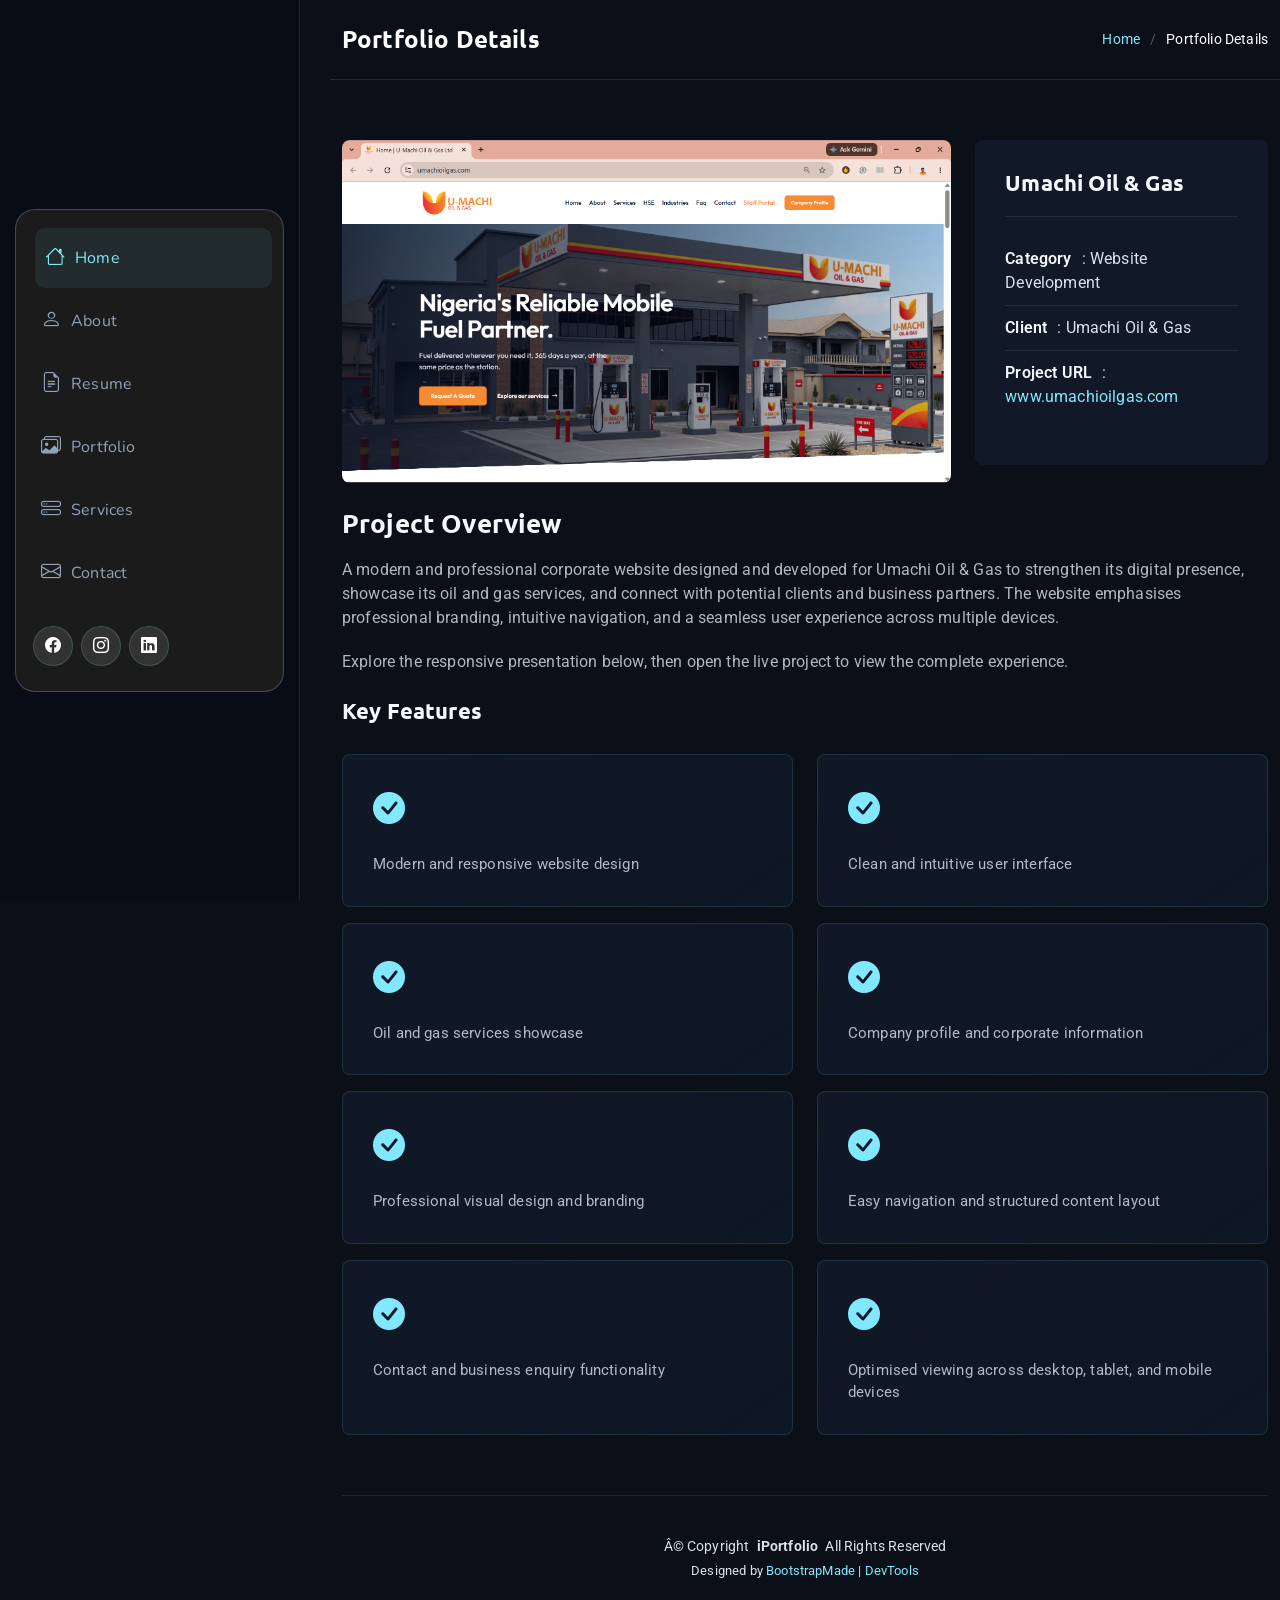
==== portfolio-details.html @ 8c98b82a "commit" ====
<!DOCTYPE html>
<html lang="en">

<head>
  <meta charset="utf-8">
  <meta content="width=device-width, initial-scale=1.0" name="viewport">
  <title>Portfolio Details - SnapFolio Bootstrap Template</title>
  <meta name="description" content="">
  <meta name="keywords" content="">

  <!-- Favicons -->
  <link href="assets/img/favicon.png" rel="icon">
  <link href="assets/img/apple-touch-icon.png" rel="apple-touch-icon">

  <!-- Fonts -->
  <link href="https://fonts.googleapis.com" rel="preconnect">
  <link href="https://fonts.gstatic.com" rel="preconnect" crossorigin>
  <link href="https://fonts.googleapis.com/css2?family=Roboto:ital,wght@0,100;0,300;0,400;0,500;0,700;0,900;1,100;1,300;1,400;1,500;1,700;1,900&family=Ubuntu:ital,wght@0,300;0,400;0,500;0,700;1,300;1,400;1,500;1,700&family=Nunito:ital,wght@0,200;0,300;0,400;0,500;0,600;0,700;0,800;0,900;1,200;1,300;1,400;1,500;1,600;1,700;1,800;1,900&display=swap" rel="stylesheet">

  <!-- Vendor CSS Files -->
  <link href="assets/vendor/bootstrap/css/bootstrap.min.css" rel="stylesheet">
  <link href="assets/vendor/bootstrap-icons/bootstrap-icons.css" rel="stylesheet">
  <link href="assets/vendor/aos/aos.css" rel="stylesheet">
  <link href="assets/vendor/glightbox/css/glightbox.min.css" rel="stylesheet">
  <link href="assets/vendor/swiper/swiper-bundle.min.css" rel="stylesheet">

  <!-- Main CSS File -->
  <link href="assets/css/main.css" rel="stylesheet">

  <!-- =======================================================
  * Template Name: SnapFolio
  * Template URL: https://bootstrapmade.com/snapfolio-bootstrap-portfolio-template/
  * Updated: Jul 21 2025 with Bootstrap v5.3.7
  * Author: BootstrapMade.com
  * License: https://bootstrapmade.com/license/
  ======================================================== -->
</head>

<body class="portfolio-details-page">

  <header id="header" class="header dark-background d-flex flex-column justify-content-center">
    <i class="header-toggle d-xl-none bi bi-list"></i>

    <div class="header-container d-flex flex-column align-items-start">
      <nav id="navmenu" class="navmenu">
        <ul>
          <li><a href="index.html#hero" class="active"><i class="bi bi-house navicon"></i>Home</a></li>
          <li><a href="index.html#about"><i class="bi bi-person navicon"></i> About</a></li>
          <li><a href="index.html#resume"><i class="bi bi-file-earmark-text navicon"></i> Resume</a></li>
          <li><a href="index.html#portfolio"><i class="bi bi-images navicon"></i> Portfolio</a></li>
          <li><a href="index.html#services"><i class="bi bi-hdd-stack navicon"></i> Services</a></li>
        
          <li><a href="index.html#contact"><i class="bi bi-envelope navicon"></i> Contact</a></li>
        </ul>
      </nav>

      <div class="social-links text-center">
        <a href="https://www.facebook.com/hisrealite" class="facebook" target="_blank" rel="noopener noreferrer" aria-label="Facebook"><i class="bi bi-facebook"></i></a>
        <a href="https://www.instagram.com/hisrealitee/" class="instagram" target="_blank" rel="noopener noreferrer" aria-label="Instagram"><i class="bi bi-instagram"></i></a>
        <a href="https://www.linkedin.com/in/ajiboye-isreal-oluwaseun-0b1a16161/" class="linkedin" target="_blank" rel="noopener noreferrer" aria-label="LinkedIn"><i class="bi bi-linkedin"></i></a>
      </div>

    </div>

  </header>

  <main class="main">

    <!-- Page Title -->
    <div class="page-title dark-background">
      <div class="container d-lg-flex justify-content-between align-items-center">
        <h1 class="mb-2 mb-lg-0">Portfolio Details</h1>
        <nav class="breadcrumbs">
          <ol>
            <li><a href="index.html">Home</a></li>
            <li class="current">Portfolio Details</li>
          </ol>
        </nav>
      </div>
    </div><!-- End Page Title -->

    <!-- Portfolio Details Section -->
    <section id="portfolio-details" class="portfolio-details section">

      <div class="container" data-aos="fade-up" data-aos-delay="100">

        <div class="row gy-4">

          <div class="col-lg-8">
            <div class="portfolio-details-slider swiper init-swiper">

              <script type="application/json" class="swiper-config">
                {
                  "loop": true,
                  "speed": 600,
                  "autoplay": {
                    "delay": 5000
                  },
                  "slidesPerView": "auto",
                  "pagination": {
                    "el": ".swiper-pagination",
                    "type": "bullets",
                    "clickable": true
                  }
                }
              </script>

              <div class="swiper-wrapper align-items-center">

                <div class="swiper-slide">
                  <img id="details-desktop-preview" src="assets/img/portfolio/web/umachi.png" alt="Project screenshot" class="img-fluid" loading="lazy">
                </div>

              </div>
              <div class="swiper-pagination"></div>
            </div>
          </div>

          <div class="col-lg-4">
            <div class="portfolio-info" data-aos="fade-left" data-aos-delay="200">
              <h3 id="details-project-title">Project Information</h3>
              <ul>
                <li><strong>Category</strong>: <span id="details-project-category">Website Development</span></li>
                <li><strong>Client</strong>: <span id="details-project-client">Umachi Oil and Gas</span></li>
                <li><strong>Project URL</strong>: <a id="details-project-url" href="https://www.umachioilgas.com/" target="_blank" rel="noopener noreferrer">www.umachioilgas.com</a></li>
              </ul>
            </div>
          </div>

          <div class="col-lg-12">
            <div class="portfolio-description" data-aos="fade-up" data-aos-delay="300">
              <h2 id="details-overview-title">Project Overview</h2>
              <p>
                <span id="details-overview-copy">A responsive digital experience designed to communicate the project clearly across desktop and mobile screens.</span>
              </p>
              <p>
                Explore the responsive presentation below, then open the live project to view the complete experience.
              </p>

              <div class="features mt-4">
                <h3>Key Features</h3>
                <div id="details-project-features" class="row gy-3"></div>
              </div>
            </div>
          </div>

        </div>

      </div>

    </section><!-- /Portfolio Details Section -->

  </main>

  <footer id="footer" class="footer position-relative">

    <div class="container">
      <div class="copyright text-center ">
        <p>Â© <span>Copyright</span> <strong class="px-1 sitename">iPortfolio</strong> <span>All Rights Reserved</span></p>
      </div>
      <div class="credits">
        <!-- All the links in the footer should remain intact. -->
        <!-- You can delete the links only if you've purchased the pro version. -->
        <!-- Licensing information: https://bootstrapmade.com/license/ -->
        <!-- Purchase the pro version with working PHP/AJAX contact form: [buy-url] -->
        Designed by <a href="https://bootstrapmade.com/">BootstrapMade</a> | <a href="https://bootstrapmade.com/tools/">DevTools</a>
      </div>
    </div>

  </footer>

  <!-- Scroll Top -->
  <a href="#" id="scroll-top" class="scroll-top d-flex align-items-center justify-content-center"><i class="bi bi-arrow-up-short"></i></a>

  <!-- Preloader -->
  <div id="preloader"></div>

  <!-- Vendor JS Files -->
  <script src="assets/vendor/bootstrap/js/bootstrap.bundle.min.js"></script>
  <script src="assets/vendor/php-email-form/validate.js"></script>
  <script src="assets/vendor/aos/aos.js"></script>
  <script src="assets/vendor/typed.js/typed.umd.js"></script>
  <script src="assets/vendor/purecounter/purecounter_vanilla.js"></script>
  <script src="assets/vendor/waypoints/noframework.waypoints.js"></script>
  <script src="assets/vendor/isotope-layout/isotope.pkgd.min.js"></script>
  <script src="assets/vendor/imagesloaded/imagesloaded.pkgd.min.js"></script>
  <script src="assets/vendor/glightbox/js/glightbox.min.js"></script>
  <script src="assets/vendor/swiper/swiper-bundle.min.js"></script>
  <script src="assets/js/portfolio-details.js"></script>

  <!-- Main JS File -->
  <script src="assets/js/main.js"></script>

</body>

</html>
---- assets/css/main.css ----
/**
* Template Name: SnapFolio
* Template URL: https://bootstrapmade.com/snapfolio-bootstrap-portfolio-template/
* Updated: Jul 21 2025 with Bootstrap v5.3.7
* Author: BootstrapMade.com
* License: https://bootstrapmade.com/license/
*/

/*--------------------------------------------------------------
# Font & Color Variables
# Help: https://bootstrapmade.com/color-system/
--------------------------------------------------------------*/
/* Fonts */
:root {
  --default-font: "Roboto",  system-ui, -apple-system, "Segoe UI", Roboto, "Helvetica Neue", Arial, "Noto Sans", "Liberation Sans", sans-serif, "Apple Color Emoji", "Segoe UI Emoji", "Segoe UI Symbol", "Noto Color Emoji";
  --heading-font: "Ubuntu",  sans-serif;
  --nav-font: "Nunito",  sans-serif;
}

/* Global Colors - The following color variables are used throughout the website. Updating them here will change the color scheme of the entire website */
:root { 
  --background-color: #1f1f1f; /* Background color for the entire website, including individual sections */
  --default-color: #ffffff; /* Default color used for the majority of the text content across the entire website */
  --heading-color: #ffffff; /* Color for headings, subheadings and title throughout the website */
  --accent-color: #ececec; /* Accent color that represents your brand on the website. It's used for buttons, links, and other elements that need to stand out */
  --surface-color: #232323; /* The surface color is used as a background of boxed elements within sections, such as cards, icon boxes, or other elements that require a visual separation from the global background. */
  --contrast-color: #310606; /* Contrast color for text, ensuring readability against backgrounds of accent, heading, or default colors. */
}

/* Nav Menu Colors - The following color variables are used specifically for the navigation menu. They are separate from the global colors to allow for more customization options */
:root {
  --nav-color: rgba(236, 236, 236, 0.59);  /* The default color of the main navmenu links */
  --nav-hover-color: #ffffff; /* Applied to main navmenu links when they are hovered over or active */
  --nav-mobile-background-color: #393939; /* Used as the background color for mobile navigation menu */
  --nav-dropdown-background-color: #393939; /* Used as the background color for dropdown items that appear when hovering over primary navigation items */
  --nav-dropdown-color: #ffffff; /* Used for navigation links of the dropdown items in the navigation menu. */
  --nav-dropdown-hover-color: #ececec; /* Similar to --nav-hover-color, this color is applied to dropdown navigation links when they are hovered over. */
}

/* Color Presets - These classes override global colors when applied to any section or element, providing reuse of the sam color scheme. */

.light-background {
  --background-color: #2c2c2c;
  --surface-color: #323232;
}

.dark-background {
  --background-color: #040b14;
  --default-color: #ffffff;
  --heading-color: #ffffff;
  --surface-color: #151f2b;
  --contrast-color: #ffffff;
}

/* Smooth scroll */
:root {
  scroll-behavior: smooth;
}

/*--------------------------------------------------------------
# General Styling & Shared Classes
--------------------------------------------------------------*/
body {
  color: var(--default-color);
  background-color: var(--background-color);
  font-family: var(--default-font);
}

a {
  color: var(--accent-color);
  text-decoration: none;
  transition: 0.3s;
}

a:hover {
  color: color-mix(in srgb, var(--accent-color), transparent 25%);
  text-decoration: none;
}

h1,
h2,
h3,
h4,
h5,
h6 {
  color: var(--heading-color);
  font-family: var(--heading-font);
}

/* PHP Email Form Messages
------------------------------*/
.php-email-form .error-message {
  display: none;
  background: #df1529;
  color: #ffffff;
  text-align: left;
  padding: 15px;
  margin-bottom: 24px;
  font-weight: 600;
}

.php-email-form .sent-message {
  display: none;
  color: #ffffff;
  background: #059652;
  text-align: center;
  padding: 15px;
  margin-bottom: 24px;
  font-weight: 600;
}

.php-email-form .loading {
  display: none;
  background: var(--surface-color);
  text-align: center;
  padding: 15px;
  margin-bottom: 24px;
}

.php-email-form .loading:before {
  content: "";
  display: inline-block;
  border-radius: 50%;
  width: 24px;
  height: 24px;
  margin: 0 10px -6px 0;
  border: 3px solid var(--accent-color);
  border-top-color: var(--surface-color);
  animation: php-email-form-loading 1s linear infinite;
}

@keyframes php-email-form-loading {
  0% {
    transform: rotate(0deg);
  }

  100% {
    transform: rotate(360deg);
  }
}

/*--------------------------------------------------------------
# Global Header
--------------------------------------------------------------*/
.header {
  --background-color: #1b1b1b;
  --contrast-color: #444444;
  color: var(--default-color);
  position: fixed;
  top: 0;
  left: 0;
  bottom: 0;
  padding: 0 15px;
  width: 300px;
  transition: all ease-in-out 0.3s;
  overflow-y: auto;
  z-index: 997;
}

.header .header-container {
  border-radius: 20px;
  padding: 15px;
  background-color: var(--background-color);
  border: 1px solid color-mix(in srgb, var(--default-color), transparent 80%);
}

.header .social-links {
  margin: 0 0 10px 0;
}

.header .social-links a {
  font-size: 16px;
  display: inline-flex;
  align-items: center;
  justify-content: center;
  background: color-mix(in srgb, var(--default-color), transparent 90%);
  color: var(--default-color);
  margin: 0 2px;
  border-radius: 50%;
  text-align: center;
  width: 40px;
  height: 40px;
  transition: 0.3s;
}

.header .social-links a:hover {
  color: var(--contrast-color);
  background: var(--accent-color);
}

@media (min-width: 1200px) {

  .header~main,
  .header~#footer {
    margin-left: 330px;
  }
}

@media (max-width: 1199px) {
  .header {
    left: -100%;
  }
}

.header.header-show {
  left: 0;
}

.header .header-toggle {
  color: var(--contrast-color);
  background-color: var(--accent-color);
  font-size: 22px;
  display: flex;
  align-items: center;
  justify-content: center;
  width: 40px;
  height: 40px;
  border-radius: 50%;
  cursor: pointer;
  position: fixed;
  top: 15px;
  right: 15px;
  z-index: 9999;
  transition: background-color 0.3s;
}

.header .header-toggle:hover {
  color: var(--contrast-color);
  background-color: color-mix(in srgb, var(--accent-color) 90%, white 15%);
}

/*--------------------------------------------------------------
# Navigation Menu
--------------------------------------------------------------*/
.mobile-nav-toggle {
  display: none;
}

.navmenu {
  padding: 0;
  z-index: 9997;
  width: 100%;
}

.navmenu ul {
  list-style: none;
  padding: 0 0 20px 0;
  margin: 0;
}

.navmenu a,
.navmenu a:focus {
  color: var(--nav-color);
  padding: 15px 10px;
  font-family: var(--nav-font);
  font-size: 16px;
  font-weight: 400;
  display: flex;
  align-items: center;
  white-space: nowrap;
  transition: 0.3s;
  width: 100%;
}

.navmenu a .navicon,
.navmenu a:focus .navicon {
  font-size: 20px;
  margin-right: 10px;
}

.navmenu a .toggle-dropdown,
.navmenu a:focus .toggle-dropdown {
  font-size: 12px;
  line-height: 0;
  margin-left: auto;
  width: 30px;
  height: 30px;
  display: flex;
  align-items: center;
  justify-content: center;
  border-radius: 50%;
  transition: 0.3s;
  flex-shrink: 0;
  background-color: color-mix(in srgb, var(--accent-color), transparent 90%);
}

.navmenu a .toggle-dropdown:hover,
.navmenu a:focus .toggle-dropdown:hover {
  background-color: var(--accent-color);
  color: var(--contrast-color);
}

.navmenu a:hover,
.navmenu .active,
.navmenu .active:focus {
  color: var(--nav-hover-color);
}

.navmenu a:hover .navicon,
.navmenu .active .navicon,
.navmenu .active:focus .navicon {
  color: var(--accent-color);
}

.navmenu .active .toggle-dropdown,
.navmenu .active:focus .toggle-dropdown {
  background-color: var(--accent-color);
  color: var(--contrast-color);
  transform: rotate(180deg);
}

.navmenu .dropdown {
  display: block;
}

.navmenu .dropdown a,
.navmenu .dropdown a:focus {
  color: --nav-dropdown-color;
}

.navmenu .dropdown a:hover,
.navmenu .dropdown .active,
.navmenu .dropdown .active:focus {
  color: var(--nav-dropdown-hover-color);
}

.navmenu .dropdown ul {
  position: static;
  display: none;
  z-index: 99;
  padding: 5px 10px;
  margin: 5px 10px;
  background-color: var(--nav-dropdown-background-color);
  border: 1px solid color-mix(in srgb, var(--default-color), transparent 90%);
  box-shadow: none;
  transition: all 0.5s ease-in-out;
}

.navmenu .dropdown ul ul {
  background-color: rgba(33, 37, 41, 0.1);
}

.navmenu .dropdown>.dropdown-active {
  display: block;
  background-color: rgba(33, 37, 41, 0.03);
}

/*--------------------------------------------------------------
# Global Footer
--------------------------------------------------------------*/
.footer {
  color: var(--default-color);
  background-color: var(--background-color);
  font-size: 14px;
  padding: 0 0 40px 0;
  position: relative;
}

.footer .copyright {
  padding-top: 40px;
  border-top: 1px solid color-mix(in srgb, var(--default-color), transparent 90%);
}

.footer .copyright p {
  margin-bottom: 0;
}

.footer .credits {
  margin-top: 4px;
  font-size: 13px;
  text-align: center;
}

/*--------------------------------------------------------------
# Preloader
--------------------------------------------------------------*/
#preloader {
  position: fixed;
  inset: 0;
  z-index: 999999;
  overflow: hidden;
  background: var(--background-color);
  transition: all 0.6s ease-out;
}

#preloader:before {
  content: "";
  position: fixed;
  top: calc(50% - 30px);
  left: calc(50% - 30px);
  border: 6px solid #ffffff;
  border-color: var(--accent-color) transparent var(--accent-color) transparent;
  border-radius: 50%;
  width: 60px;
  height: 60px;
  animation: animate-preloader 1.5s linear infinite;
}

@keyframes animate-preloader {
  0% {
    transform: rotate(0deg);
  }

  100% {
    transform: rotate(360deg);
  }
}

/*--------------------------------------------------------------
# Scroll Top Button
--------------------------------------------------------------*/
.scroll-top {
  position: fixed;
  visibility: hidden;
  opacity: 0;
  right: 15px;
  bottom: -15px;
  z-index: 99999;
  background-color: var(--accent-color);
  width: 44px;
  height: 44px;
  border-radius: 50px;
  transition: all 0.4s;
}

.scroll-top i {
  font-size: 24px;
  color: var(--contrast-color);
  line-height: 0;
}

.scroll-top:hover {
  background-color: color-mix(in srgb, var(--accent-color), transparent 20%);
  color: var(--contrast-color);
}

.scroll-top.active {
  visibility: visible;
  opacity: 1;
  bottom: 15px;
}

/*--------------------------------------------------------------
# Disable aos animation delay on mobile devices
--------------------------------------------------------------*/
@media screen and (max-width: 768px) {
  [data-aos-delay] {
    transition-delay: 0 !important;
  }
}

/*--------------------------------------------------------------
# Global Page Titles & Breadcrumbs
--------------------------------------------------------------*/
.page-title {
  color: var(--default-color);
  padding: 25px 0 0 0;
  position: relative;
}

.page-title .container {
  border-bottom: 1px solid color-mix(in srgb, var(--default-color), transparent 90%);
  padding-bottom: 25px;
}

.page-title h1 {
  font-size: 24px;
  font-weight: 700;
}

.page-title .breadcrumbs ol {
  display: flex;
  flex-wrap: wrap;
  list-style: none;
  padding: 0;
  margin: 0;
  font-size: 14px;
  font-weight: 400;
}

.page-title .breadcrumbs ol li+li {
  padding-left: 10px;
}

.page-title .breadcrumbs ol li+li::before {
  content: "/";
  display: inline-block;
  padding-right: 10px;
  color: color-mix(in srgb, var(--default-color), transparent 70%);
}

/*--------------------------------------------------------------
# Global Sections
--------------------------------------------------------------*/
section,
.section {
  color: var(--default-color);
  background-color: var(--background-color);
  padding: 60px 0;
  overflow: clip;
}

/*--------------------------------------------------------------
# Global Section Titles
--------------------------------------------------------------*/
.section-title {
  text-align: center;
  padding-bottom: 60px;
  position: relative;
}

.section-title h2 {
  font-size: 32px;
  font-weight: 700;
  position: relative;
}

.section-title h2:before,
.section-title h2:after {
  content: "";
  width: 50px;
  height: 2px;
  background: var(--accent-color);
  display: inline-block;
}

.section-title h2:before {
  margin: 0 15px 10px 0;
}

.section-title h2:after {
  margin: 0 0 10px 15px;
}

.section-title p {
  margin-bottom: 0;
}

/*--------------------------------------------------------------
# Hero Section
--------------------------------------------------------------*/
.hero {
  min-height: 100vh;
  position: relative;
  overflow: hidden;
  display: flex;
  align-items: center;
}

.hero .background-elements {
  position: absolute;
  top: 0;
  left: 0;
  width: 100%;
  height: 100%;
  z-index: 1;
  overflow: hidden;
}

.hero .background-elements .bg-circle {
  position: absolute;
  border-radius: 50%;
  background: linear-gradient(45deg, color-mix(in srgb, var(--accent-color), transparent 90%), color-mix(in srgb, var(--accent-color), transparent 95%));
  animation: float 6s ease-in-out infinite;
}

.hero .background-elements .bg-circle.circle-1 {
  width: 300px;
  height: 300px;
  top: 10%;
  right: 10%;
  animation-delay: 0s;
}

.hero .background-elements .bg-circle.circle-2 {
  width: 200px;
  height: 200px;
  bottom: 20%;
  left: 5%;
  animation-delay: 2s;
}

.hero .hero-content {
  position: relative;
  width: 100%;
  z-index: 2;
}

.hero .container {
  position: relative;
  z-index: 3;
}

.hero .hero-text h1 {
  font-size: 72px;
  font-weight: 800;
  line-height: 1.1;
  margin-bottom: 15px;
  color: var(--heading-color);
}

.hero .hero-text h1 .accent-text {
  color: var(--accent-color);
  position: relative;
}

.hero .hero-text h1 .accent-text::after {
  content: "";
  position: absolute;
  bottom: -5px;
  left: 0;
  width: 100%;
  height: 3px;
  background: linear-gradient(90deg, var(--accent-color), color-mix(in srgb, var(--accent-color), transparent 50%));
}

.hero .hero-text h2 {
  font-size: 32px;
  font-weight: 600;
  color: var(--heading-color);
  margin-bottom: 10px;
}

.hero .hero-text .lead {
  font-size: 24px;
  margin-bottom: 20px;
  color: var(--default-color);
}

.hero .hero-text .lead span {
  color: var(--accent-color);
  font-weight: 600;
  border-bottom: 2px solid var(--accent-color);
  padding-bottom: 2px;
}

.hero .hero-text .description {
  font-size: 18px;
  line-height: 1.6;
  color: color-mix(in srgb, var(--default-color), transparent 20%);
  margin-bottom: 40px;
  max-width: 500px;
}

.hero .hero-actions {
  display: flex;
  gap: 20px;
  margin-bottom: 40px;
  flex-wrap: wrap;
}

.hero .hero-actions .btn {
  padding: 14px 30px;
  font-size: 16px;
  font-weight: 600;
  border-radius: 50px;
  text-decoration: none;
  transition: all 0.3s ease;
  border: 2px solid;
}

.hero .hero-actions .btn.btn-primary {
  background-color: var(--accent-color);
  color: var(--contrast-color);
  border-color: var(--accent-color);
}

.hero .hero-actions .btn.btn-primary:hover {
  background-color: color-mix(in srgb, var(--accent-color), black 10%);
  transform: translateY(-2px);
  box-shadow: 0 8px 25px color-mix(in srgb, var(--accent-color), transparent 70%);
}

.hero .hero-actions .btn.btn-outline {
  background-color: transparent;
  color: var(--accent-color);
  border-color: var(--accent-color);
}

.hero .hero-actions .btn.btn-outline:hover {
  background-color: var(--accent-color);
  color: var(--contrast-color);
  transform: translateY(-2px);
}

.hero .social-links {
  display: flex;
  gap: 20px;
}

.hero .social-links a {
  width: 50px;
  height: 50px;
  display: flex;
  align-items: center;
  justify-content: center;
  background-color: var(--surface-color);
  color: color-mix(in srgb, var(--default-color), transparent 40%);
  border-radius: 50%;
  font-size: 20px;
  transition: all 0.3s ease;
}

.hero .social-links a:hover {
  color: var(--contrast-color);
  background-color: var(--accent-color);
  transform: translateY(-3px);
  box-shadow: 0 8px 25px color-mix(in srgb, var(--accent-color), transparent 70%);
}

.hero .hero-visual {
  display: flex;
  justify-content: center;
  align-items: center;
  height: 100%;
}

.hero .hero-visual .profile-container {
  position: relative;
  width: 400px;
  height: 400px;
}

.hero .hero-visual .profile-container .profile-background {
  position: absolute;
  top: 15px;
  left: 15px;
  width: 100%;
  height: 100%;
  background: color-mix(in srgb, var(--accent-color), transparent 90%);
  border-radius: 30px;
  z-index: 1;
}

.hero .hero-visual .profile-container .profile-image {
  position: relative;
  width: 100%;
  height: 100%;
  object-fit: cover;
  border-radius: 30px;
  z-index: 2;
}

@keyframes float {

  0%,
  100% {
    transform: translateY(0px);
  }

  50% {
    transform: translateY(-20px);
  }
}

@keyframes floatIcon {

  0%,
  100% {
    transform: translateY(0px) rotate(0deg);
  }

  50% {
    transform: translateY(-10px) rotate(5deg);
  }
}

@media (max-width: 992px) {
  .hero .hero-text {
    text-align: center;
    margin-bottom: 50px;
  }

  .hero .hero-text h1 {
    font-size: 56px;
  }

  .hero .hero-text h2 {
    font-size: 28px;
  }

  .hero .hero-text .lead {
    font-size: 20px;
  }

  .hero .hero-visual .profile-container {
    width: 350px;
    height: 350px;
  }
}

@media (max-width: 768px) {
  .hero .hero-text h1 {
    font-size: 42px;
  }

  .hero .hero-text h2 {
    font-size: 24px;
  }

  .hero .hero-text .lead {
    font-size: 18px;
  }

  .hero .hero-text .description {
    font-size: 16px;
  }

  .hero .hero-actions {
    justify-content: center;
  }

  .hero .hero-actions .btn {
    padding: 12px 25px;
    font-size: 14px;
  }

  .hero .hero-visual .profile-container {
    width: 300px;
    height: 300px;
  }

  .hero .background-elements .bg-circle.circle-1 {
    width: 200px;
    height: 200px;
  }

  .hero .background-elements .bg-circle.circle-2 {
    width: 150px;
    height: 150px;
  }

  .hero .background-elements .bg-circle.circle-3 {
    width: 100px;
    height: 100px;
  }
}

/*--------------------------------------------------------------
# About Section
--------------------------------------------------------------*/
.about .profile-card {
  background: linear-gradient(135deg, var(--surface-color) 0%, color-mix(in srgb, var(--surface-color), var(--accent-color) 5%) 100%);
  border-radius: 2rem;
  padding: 2.5rem;
  text-align: center;
  box-shadow: 0 20px 40px rgba(0, 0, 0, 0.08);
  border: 1px solid color-mix(in srgb, var(--accent-color), transparent 90%);
  position: relative;
  overflow: hidden;
}

.about .profile-card::before {
  content: "";
  position: absolute;
  top: 0;
  left: 0;
  right: 0;
  height: 4px;
  background: linear-gradient(90deg, var(--accent-color), color-mix(in srgb, var(--accent-color), var(--heading-color) 30%));
}

@media (max-width: 991px) {
  .about .profile-card {
    margin-bottom: 3rem;
  }
}

.about .profile-header {
  position: relative;
  margin-bottom: 2rem;
}

.about .profile-header .profile-image {
  width: 160px;
  height: 160px;
  margin: 0 auto 1.5rem;
  border-radius: 50%;
  overflow: hidden;
  border: 4px solid var(--accent-color);
  box-shadow: 0 10px 30px rgba(0, 0, 0, 0.15);
}

.about .profile-header .profile-image img {
  width: 100%;
  height: 100%;
  object-fit: cover;
}

.about .profile-header .profile-badge {
  position: absolute;
  bottom: 20px;
  right: calc(50% - 65px);
  width: 32px;
  height: 32px;
  background-color: var(--accent-color);
  border-radius: 50%;
  display: flex;
  align-items: center;
  justify-content: center;
  border: 3px solid var(--surface-color);
}

.about .profile-header .profile-badge i {
  color: var(--contrast-color);
  font-size: 14px;
}

.about .profile-content h3 {
  font-size: 1.5rem;
  font-weight: 700;
  margin-bottom: 0.5rem;
  color: var(--heading-color);
}

.about .profile-content .profession {
  color: var(--accent-color);
  font-weight: 500;
  margin-bottom: 2rem;
}

.about .contact-links {
  display: flex;
  flex-direction: column;
  gap: 1rem;
}

.about .contact-links .contact-item {
  display: flex;
  align-items: center;
  gap: 0.75rem;
  padding: 0.75rem 1rem;
  background-color: color-mix(in srgb, var(--surface-color), var(--background-color) 50%);
  border-radius: 0.75rem;
  text-decoration: none;
  color: var(--default-color);
  transition: all 0.3s;
  border: 1px solid color-mix(in srgb, var(--default-color), transparent 90%);
}

.about .contact-links .contact-item:hover {
  background-color: var(--accent-color);
  color: var(--contrast-color);
  transform: translateY(-2px);
  box-shadow: 0 5px 20px color-mix(in srgb, var(--accent-color), transparent 70%);
}

.about .contact-links .contact-item i {
  font-size: 1rem;
  width: 18px;
}

.about .about-content {
  padding-left: 3rem;
}

@media (max-width: 991px) {
  .about .about-content {
    padding-left: 0;
  }
}

.about .about-content .section-header {
  margin-bottom: 2rem;
}

.about .about-content .section-header .badge-text {
  display: inline-block;
  background: linear-gradient(135deg, var(--accent-color), color-mix(in srgb, var(--accent-color), var(--heading-color) 20%));
  color: var(--contrast-color);
  padding: 0.5rem 1.5rem;
  border-radius: 2rem;
  font-size: 0.875rem;
  font-weight: 600;
  letter-spacing: 0.5px;
  margin-bottom: 1.5rem;
}

.about .about-content .section-header h2 {
  font-size: 2.25rem;
  font-weight: 700;
  line-height: 1.3;
  margin: 0;
}

@media (max-width: 768px) {
  .about .about-content .section-header h2 {
    font-size: 1.875rem;
  }
}

.about .about-content .description {
  margin-bottom: 2.5rem;
}

.about .about-content .description p {
  font-size: 1.1rem;
  line-height: 1.7;
  color: color-mix(in srgb, var(--default-color), transparent 20%);
  margin-bottom: 1.5rem;
}

.about .about-content .description p:last-child {
  margin-bottom: 0;
}

.about .stats-grid {
  display: grid;
  grid-template-columns: repeat(3, 1fr);
  gap: 2rem;
  margin-bottom: 2.5rem;
  padding: 2rem;
  background-color: var(--surface-color);
  border-radius: 1.5rem;
  box-shadow: 0 10px 30px rgba(0, 0, 0, 0.05);
}

@media (max-width: 768px) {
  .about .stats-grid {
    grid-template-columns: 1fr;
    gap: 1.5rem;
    text-align: center;
  }
}

.about .stats-grid .stat-item {
  text-align: center;
}

.about .stats-grid .stat-item .stat-number {
  font-size: 2rem;
  font-weight: 700;
  color: var(--accent-color);
  display: block;
  margin-bottom: 0.5rem;
}

.about .stats-grid .stat-item .stat-label {
  font-size: 0.875rem;
  color: color-mix(in srgb, var(--default-color), transparent 40%);
  font-weight: 500;
}

.about .details-grid {
  margin-bottom: 2.5rem;
}

.about .details-grid .detail-row {
  display: grid;
  grid-template-columns: 1fr 1fr;
  gap: 2rem;
  margin-bottom: 1.5rem;
}

@media (max-width: 768px) {
  .about .details-grid .detail-row {
    grid-template-columns: 1fr;
    gap: 1rem;
  }
}

.about .details-grid .detail-row:last-child {
  margin-bottom: 0;
}

.about .details-grid .detail-item .detail-label {
  display: block;
  font-size: 0.875rem;
  color: color-mix(in srgb, var(--default-color), transparent 50%);
  margin-bottom: 0.5rem;
  font-weight: 500;
}

.about .details-grid .detail-item .detail-value {
  display: block;
  font-weight: 600;
  color: var(--heading-color);
  font-size: 1rem;
}

.about .cta-section {
  display: flex;
  gap: 1rem;
  flex-wrap: wrap;
}

.about .cta-section .btn {
  padding: 0.875rem 2rem;
  border-radius: 0.75rem;
  font-weight: 600;
  text-decoration: none;
  transition: all 0.3s;
  display: inline-flex;
  align-items: center;
  gap: 0.5rem;
  border: 2px solid transparent;
}

.about .cta-section .btn.btn-primary {
  background-color: var(--accent-color);
  color: var(--contrast-color);
}

.about .cta-section .btn.btn-primary:hover {
  background-color: color-mix(in srgb, var(--accent-color), black 15%);
  transform: translateY(-2px);
  box-shadow: 0 10px 30px color-mix(in srgb, var(--accent-color), transparent 60%);
}

.about .cta-section .btn.btn-outline {
  background-color: transparent;
  color: var(--default-color);
  border-color: color-mix(in srgb, var(--default-color), transparent 70%);
}

.about .cta-section .btn.btn-outline:hover {
  border-color: var(--accent-color);
  transform: translateY(-2px);
}

/*--------------------------------------------------------------
# Stats Section
--------------------------------------------------------------*/
.stats .stats-wrapper {
  display: grid;
  grid-template-columns: repeat(4, 1fr);
  gap: 20px;
}

@media (max-width: 992px) {
  .stats .stats-wrapper {
    grid-template-columns: repeat(2, 1fr);
  }
}

@media (max-width: 576px) {
  .stats .stats-wrapper {
    grid-template-columns: 1fr;
  }
}

.stats .stats-item {
  background: linear-gradient(135deg, color-mix(in srgb, var(--surface-color), transparent 5%), var(--surface-color));
  border-radius: 15px;
  padding: 40px 20px;
  text-align: center;
  position: relative;
  transition: transform 0.3s ease, box-shadow 0.3s ease;
  box-shadow: 0 10px 30px rgba(0, 0, 0, 0.05);
  overflow: hidden;
}

.stats .stats-item:hover {
  transform: translateY(-10px);
  box-shadow: 0 15px 35px rgba(0, 0, 0, 0.1);
}

.stats .stats-item:hover .icon-wrapper {
  transform: scale(1.1);
}

.stats .stats-item:nth-child(1) .icon-wrapper {
  background-color: color-mix(in srgb, var(--accent-color), transparent 85%);
}

.stats .stats-item:nth-child(1) .icon-wrapper i {
  color: color-mix(in srgb, var(--accent-color), transparent 10%);
}

.stats .stats-item:nth-child(2) .icon-wrapper {
  background-color: color-mix(in srgb, #ff7e00, transparent 85%);
}

.stats .stats-item:nth-child(2) .icon-wrapper i {
  color: color-mix(in srgb, #ff7e00, transparent 10%);
}

.stats .stats-item:nth-child(3) .icon-wrapper {
  background-color: color-mix(in srgb, #00c875, transparent 85%);
}

.stats .stats-item:nth-child(3) .icon-wrapper i {
  color: color-mix(in srgb, #00c875, transparent 10%);
}

.stats .stats-item:nth-child(4) .icon-wrapper {
  background-color: color-mix(in srgb, #e83e8c, transparent 85%);
}

.stats .stats-item:nth-child(4) .icon-wrapper i {
  color: color-mix(in srgb, #e83e8c, transparent 10%);
}

.stats .stats-item .icon-wrapper {
  width: 80px;
  height: 80px;
  border-radius: 50%;
  display: flex;
  align-items: center;
  justify-content: center;
  margin: 0 auto 20px;
  transition: transform 0.3s ease;
}

.stats .stats-item .icon-wrapper i {
  font-size: 36px;
}

.stats .stats-item span {
  display: block;
  font-size: 48px;
  font-weight: 700;
  color: var(--heading-color);
  margin-bottom: 10px;
  line-height: 1;
  font-family: var(--heading-font);
}

.stats .stats-item p {
  color: var(--default-color);
  font-size: 18px;
  margin: 0;
  font-weight: 500;
  font-family: var(--heading-font);
  opacity: 0.8;
}

/*--------------------------------------------------------------
# Skills Section
--------------------------------------------------------------*/
.skills .skills-category {
  background-color: var(--surface-color);
  padding: 30px;
  border-radius: 8px;
  box-shadow: 0 0 20px rgba(0, 0, 0, 0.05);
  height: 100%;
  transition: transform 0.3s;
}

.skills .skills-category:hover {
  transform: translateY(-5px);
}

.skills .skills-category h3 {
  font-size: 24px;
  margin-bottom: 25px;
  position: relative;
  padding-bottom: 15px;
}

.skills .skills-category h3:after {
  content: "";
  position: absolute;
  bottom: 0;
  left: 0;
  width: 50px;
  height: 2px;
  background-color: var(--accent-color);
}

.skills .skill-item {
  margin-bottom: 25px;
}

.skills .skill-item:last-child {
  margin-bottom: 0;
}

.skills .skill-item h4 {
  font-size: 16px;
  margin-bottom: 8px;
}

.skills .skill-item .skill-percentage {
  font-size: 14px;
  color: color-mix(in srgb, var(--heading-color), transparent 30%);
}

.skills .skill-item .progress {
  height: 8px;
  background-color: color-mix(in srgb, var(--accent-color), transparent 90%);
  border-radius: 20px;
  overflow: hidden;
  position: relative;
}

.skills .skill-item .progress .progress-bar {
  background-color: var(--accent-color);
  transition: width 1.5s ease-in-out;
  width: 0;
  height: 100%;
  border-radius: 20px;
}

.skills .skill-item .skill-tooltip {
  font-size: 14px;
  color: color-mix(in srgb, var(--default-color), transparent 30%);
  margin-top: 8px;
  opacity: 0;
  transform: translateY(-5px);
  transition: all 0.3s;
}

.skills .skill-item:hover .skill-tooltip {
  opacity: 1;
  transform: translateY(0);
}

.skills .skill-box {
  background-color: var(--surface-color);
  padding: 25px 20px;
  border-radius: 8px;
  text-align: center;
  transition: all 0.3s;
  height: 100%;
  position: relative;
  overflow: hidden;
  box-shadow: 0 0 15px rgba(0, 0, 0, 0.05);
}

.skills .skill-box:hover {
  transform: translateY(-5px);
}

.skills .skill-box:hover i {
  color: var(--accent-color);
  transform: scale(1.1);
}

.skills .skill-box:hover .skill-tooltip {
  opacity: 1;
  transform: translateY(0);
}

.skills .skill-box i {
  font-size: 36px;
  color: color-mix(in srgb, var(--accent-color), transparent 20%);
  margin-bottom: 15px;
  display: inline-block;
  transition: all 0.3s;
}

.skills .skill-box h4 {
  font-size: 18px;
  margin-bottom: 10px;
}

.skills .skill-box .skill-tooltip {
  font-size: 14px;
  color: color-mix(in srgb, var(--default-color), transparent 30%);
  opacity: 0;
  transform: translateY(5px);
  transition: all 0.3s;
}

@media (max-width: 991.98px) {
  .skills .skills-category {
    margin-bottom: 30px;
  }

  .skills .skills-category:last-child {
    margin-bottom: 0;
  }
}

@media (max-width: 767.98px) {
  .skills .skill-box {
    margin-bottom: 20px;
  }

  .skills .skill-box:last-child {
    margin-bottom: 0;
  }
}

/*--------------------------------------------------------------
# Resume Section
--------------------------------------------------------------*/
.resume .resume-side {
  background-color: var(--surface-color);
  padding: 2rem;
  border-radius: 10px;
  box-shadow: 0 0 20px rgba(0, 0, 0, 0.1);
  height: 100%;
}

.resume .resume-side .profile-img {
  text-align: center;
}

.resume .resume-side .profile-img img {
  width: 200px;
  height: 200px;
  object-fit: cover;
  border: 5px solid color-mix(in srgb, var(--accent-color), transparent 85%);
  border-radius: 50%;
}

.resume .resume-side h3 {
  font-size: 1.5rem;
  margin-bottom: 1rem;
  color: var(--heading-color);
  font-weight: 600;
}

.resume .resume-side .contact-info li {
  margin-bottom: 1rem;
  color: var(--default-color);
}

.resume .resume-side .contact-info li i {
  width: 25px;
  color: var(--accent-color);
  margin-right: 0.5rem;
}

.resume .resume-side .skill-item {
  margin-bottom: 1.5rem;
}

.resume .resume-side .skill-item span {
  font-size: 0.9rem;
  color: var(--default-color);
}

.resume .resume-side .skill-item .progress {
  height: 8px;
  background-color: color-mix(in srgb, var(--accent-color), transparent 90%);
  border-radius: 4px;
  margin-top: 0.5rem;
}

.resume .resume-side .skill-item .progress .progress-bar {
  background-color: var(--accent-color);
  width: 0;
  transition: width 1s ease;
}

.resume .resume-section {
  margin-bottom: 3rem;
}

.resume .resume-section h3 {
  font-size: 1.75rem;
  margin-bottom: 1.5rem;
  color: var(--heading-color);
  font-weight: 600;
}

.resume .resume-section h3 i {
  color: var(--accent-color);
}

.resume .resume-section .resume-item {
  padding-left: 1.5rem;
  border-left: 2px solid color-mix(in srgb, var(--accent-color), transparent 80%);
  margin-bottom: 2rem;
  position: relative;
}

.resume .resume-section .resume-item:before {
  content: "";
  position: absolute;
  width: 16px;
  height: 16px;
  border-radius: 50%;
  left: -9px;
  top: 0;
  background: var(--accent-color);
}

.resume .resume-section .resume-item h4 {
  font-size: 1.2rem;
  margin-bottom: 0.5rem;
  color: var(--heading-color);
  font-weight: 600;
}

.resume .resume-section .resume-item h5 {
  font-size: 1rem;
  margin-bottom: 0.5rem;
  color: var(--accent-color);
}

.resume .resume-section .resume-item .company {
  font-size: 0.95rem;
  margin-bottom: 1rem;
  color: var(--heading-color);
}

.resume .resume-section .resume-item .company i {
  margin-right: 0.5rem;
}

.resume .resume-section .resume-item ul {
  padding-left: 1.2rem;
}

.resume .resume-section .resume-item ul li {
  margin-bottom: 0.5rem;
  color: var(--default-color);
}

.resume .resume-section .resume-item p {
  color: var(--default-color);
  margin-bottom: 0;
}

@media (max-width: 991.98px) {
  .resume .resume-side {
    margin-bottom: 2rem;
  }
}

/*--------------------------------------------------------------
# Portfolio Section
--------------------------------------------------------------*/
@media (max-width: 991px) {
  .portfolio .filter-sidebar {
    margin-bottom: 30px;
  }
}

.portfolio .filters-wrapper {
  background-color: color-mix(in srgb, var(--surface-color), var(--default-color) 3%);
  padding: 30px;
  border-radius: 10px;
  box-shadow: 0 5px 25px rgba(0, 0, 0, 0.05);
}

@media (max-width: 991px) {
  .portfolio .filters-wrapper {
    padding: 20px;
  }
}

.portfolio .portfolio-filters {
  padding: 0;
  margin: 0;
  list-style: none;
  display: flex;
  flex-direction: column;
  gap: 10px;
}

@media (max-width: 991px) {
  .portfolio .portfolio-filters {
    flex-direction: row;
    flex-wrap: wrap;
    justify-content: center;
  }
}

.portfolio .portfolio-filters li {
  cursor: pointer;
  padding: 12px 20px;
  font-size: 16px;
  font-weight: 500;
  line-height: 1;
  color: var(--default-color);
  transition: all 0.3s ease-in-out;
  border-radius: 6px;
  background: transparent;
  position: relative;
  border-left: 3px solid transparent;
}

@media (max-width: 991px) {
  .portfolio .portfolio-filters li {
    padding: 8px 16px;
    border: 1px solid color-mix(in srgb, var(--accent-color), transparent 80%);
    border-left-width: 3px;
  }
}

.portfolio .portfolio-filters li:hover {
  color: var(--accent-color);
  background-color: color-mix(in srgb, var(--accent-color), transparent 90%);
  border-left-color: color-mix(in srgb, var(--accent-color), transparent 50%);
}

.portfolio .portfolio-filters li.filter-active {
  color: var(--accent-color);
  background-color: color-mix(in srgb, var(--accent-color), transparent 90%);
  border-left-color: var(--accent-color);
  font-weight: 600;
}

.portfolio .device-project {
  background: var(--surface-color);
  border: 1px solid color-mix(in srgb, var(--default-color), transparent 88%);
}
.device-stage {
  display: flex;
  align-items: center;
  gap: 12px;
  padding: 24px 16px;
  min-height: 250px;
  background: radial-gradient(ellipse at top, color-mix(in srgb, var(--accent-color), transparent 92%), transparent);
}
.device-frame {
  overflow: hidden;
  border: 1px solid #606060;
  background: #181818;
  box-shadow: 0 12px 25px #0005;
}
.device-desktop { flex: 1; min-width: 0; border-radius: 9px; }
.device-chrome { height: 25px; display: flex; align-items: center; gap: 8px; padding: 0 8px; }
.device-dots { display: flex; gap: 3px; }
.device-dots i { width: 5px; height: 5px; border-radius: 50%; background: #999; }
.device-dots i:first-child { background: #cf7771; }
.device-dots i:nth-child(2) { background: #cbb374; }
.device-dots i:last-child { background: #8caa86; }
.device-address { min-width: 0; flex: 1; text-align: center; background: #ffffff0d; color: #ccc; font-size: 9px; border-radius: 4px; white-space: nowrap; overflow: hidden; text-overflow: ellipsis; }
.device-screen { position: relative; overflow: hidden; background: var(--background-color); isolation: isolate; }
.device-desktop .device-screen { aspect-ratio: 1280 / 800; }
.device-mobile { flex: 0 0 100px; padding: 5px; border-radius: 21px; position: relative; }
.device-mobile .device-screen { aspect-ratio: 390 / 844; border-radius: 16px; }
.device-mobile .device-chrome { position: absolute; top: 9px; left: 50%; transform: translateX(-50%); width: 32px; height: 9px; padding: 0; background: #111; border-radius: 10px; z-index: 2; }
.device-mobile::after { content: ''; position: absolute; bottom: 9px; left: 35%; width: 30%; height: 3px; border-radius: 5px; background: #aaa; z-index: 2; }
.portfolio .device-project .device-screenshot { position: absolute; inset: 0; width: 100%; height: 100%; object-fit: cover; object-position: top; transform: none; }
.device-placeholder { position: absolute; inset: 0; display: grid; place-items: center; padding: 12px; text-align: center; font-size: 12px; }
.device-screen iframe { position: absolute; top: 0; left: 0; border: 0; width: 1280px; height: 800px; transform-origin: top left; background: white; }
.device-mobile iframe { width: 390px; height: 844px; }
.portfolio .device-project .portfolio-info { position: static; opacity: 1; transform: none; padding: 0 20px 16px; background: none; }
.portfolio .device-project .portfolio-info .content { transform: none; }
.portfolio .device-project .portfolio-info h4 { color: var(--heading-color); }
.device-description, .device-technologies { font-size: 13px; margin-bottom: 10px; }
.device-controls { display: flex; flex-wrap: wrap; gap: 8px; padding: 0 20px; }
.device-controls button, .device-controls a { border: 1px solid #ffffff30; border-radius: 6px; background: transparent; color: var(--default-color); padding: 7px 10px; font-size: 12px; }
.device-controls button:hover, .device-controls a:hover { background: #ffffff12; }
.device-project :is(button, a):focus-visible { outline: 2px solid var(--accent-color); outline-offset: 4px; }
.device-status { font-size: 11px; color: color-mix(in srgb, var(--default-color), transparent 25%); margin: 12px 20px 20px; }
@media (max-width: 575px) {
  .device-stage { flex-direction: column; gap: 20px; }
  .device-desktop { flex: none; width: 100%; }
  .device-mobile { flex: none; width: 150px; border-radius: 26px; }
  .device-mobile .device-screen { border-radius: 21px; }
}
@media (prefers-reduced-motion: reduce) {
  .portfolio .device-project { transition: none; }
}

/* Premium portfolio layer */
:root {
  --background-color: #0b0f17;
  --surface-color: #111827;
  --accent-color: #82e8ff;
  --accent-strong: #58b9ff;
  --default-color: #d8e2ee;
  --heading-color: #f4f8fc;
  --contrast-color: #07111c;
  --nav-color: #91a1b7;
  --nav-hover-color: #f4f8fc;
}
body { background: var(--background-color); letter-spacing: .01em; }
body::selection { background: var(--accent-color); color: #07111c; }
.header { background: rgba(8, 13, 23, .88); border-right: 1px solid rgba(130, 232, 255, .12); backdrop-filter: blur(18px); }
.navmenu a { border-radius: 10px; margin: 3px 0; transition: color .25s, background .25s, transform .25s; }
.navmenu a:hover, .navmenu a.active { color: var(--accent-color); background: rgba(130, 232, 255, .08); transform: translateX(4px); }
.social-links a { border: 1px solid rgba(130, 232, 255, .18); color: var(--nav-color); transition: transform .25s, color .25s, border-color .25s; }
.social-links a:hover { color: var(--accent-color); border-color: var(--accent-color); transform: translateY(-3px); }
.hero { min-height: 760px; overflow: hidden; background: radial-gradient(circle at 75% 20%, rgba(47, 126, 179, .18), transparent 35%), linear-gradient(145deg, #0b0f17 0%, #0d1725 100%); }
.hero::after { content: ''; position: absolute; inset: auto 0 0; height: 1px; background: linear-gradient(90deg, transparent, rgba(130,232,255,.4), transparent); }
.hero-text { max-width: 850px; padding: 45px 0; }
.hero-kicker { display: inline-flex; align-items: center; gap: 9px; padding: 8px 13px; margin-bottom: 25px; border: 1px solid rgba(130,232,255,.25); border-radius: 999px; color: var(--accent-color); background: rgba(130,232,255,.06); font-size: .78rem; letter-spacing: .08em; text-transform: uppercase; }
.hero-text h1 { font-size: clamp(3.3rem, 8vw, 7.2rem); line-height: .98; letter-spacing: -.065em; margin-bottom: 25px; }
.hero-text h2 { font-size: clamp(1rem, 2vw, 1.35rem); color: #9eb3ca; letter-spacing: .08em; text-transform: uppercase; }
.hero-text .lead { color: var(--accent-color); font-size: clamp(1.2rem, 2.4vw, 1.8rem); }
.hero-text .description { max-width: 650px; color: #aab9ca; font-size: 1.05rem; line-height: 1.8; }
.accent-text { color: var(--accent-color); text-shadow: 0 0 30px rgba(130,232,255,.22); }
.btn-primary { background: var(--accent-color); color: #07111c; border: 1px solid var(--accent-color); box-shadow: 0 10px 30px rgba(88,185,255,.18); }
.btn-primary:hover { background: #c3f5ff; color: #07111c; transform: translateY(-3px); }
.btn-outline { border-color: rgba(216,226,238,.3); }
.btn-outline:hover { border-color: var(--accent-color); color: var(--accent-color); transform: translateY(-3px); }
.hero-code-card { width: min(440px, 100%); margin-top: 42px; border: 1px solid rgba(130,232,255,.2); border-radius: 15px; background: rgba(13, 24, 39, .82); box-shadow: 0 25px 80px rgba(0,0,0,.26); overflow: hidden; animation: float-code 7s ease-in-out infinite; }
.hero-code-bar { display: flex; align-items: center; gap: 6px; padding: 12px 15px; border-bottom: 1px solid rgba(255,255,255,.08); color: #7f93aa; }
.hero-code-bar span { width: 7px; height: 7px; border-radius: 50%; background: #547087; }.hero-code-bar span:first-child { background: #f17d77; }.hero-code-bar span:nth-child(2) { background: #e5c475; }.hero-code-bar span:nth-child(3) { background: #77c99a; }.hero-code-bar small { margin-left: 8px; font-family: monospace; }
.hero-code-card pre { margin: 0; padding: 18px 20px; color: #b9c9d8; font: 500 .85rem/1.75 ui-monospace, SFMono-Regular, Consolas, monospace; }.hero-code-card em { color: #c792ea; font-style: normal; }.hero-code-card strong { color: #9fe8c2; font-weight: 500; }
@keyframes float-code { 0%,100% { transform: translateY(0); } 50% { transform: translateY(-7px); } }
.section-title h2 { letter-spacing: -.04em; font-size: clamp(2rem, 4vw, 3.1rem); }.section-title p { color: #9badc0; }
.portfolio .portfolio-wrap { background: #101b2a; border: 1px solid rgba(130,232,255,.12); box-shadow: 0 14px 45px rgba(0,0,0,.2); }.portfolio .portfolio-wrap:hover { border-color: rgba(130,232,255,.55); box-shadow: 0 20px 55px rgba(0,0,0,.3); }
.portfolio .portfolio-wrap .portfolio-info { background: linear-gradient(to top, rgba(5,12,22,.95), rgba(5,12,22,.35) 78%, transparent); }.portfolio .portfolio-wrap .portfolio-info .category { color: var(--accent-color); }
.about .profile-card, .resume .resume-side, .skills .skills-category, .contact .info-box, .contact .contact-form { border: 1px solid rgba(130,232,255,.12); box-shadow: 0 20px 60px rgba(0,0,0,.16); }
.service-card, .feature-item { border: 1px solid rgba(130,232,255,.12); background: linear-gradient(145deg, rgba(17,24,39,.95), rgba(13,22,35,.8)); }.service-card:hover, .feature-item:hover { border-color: rgba(130,232,255,.48); transform: translateY(-5px); }
@media (max-width: 1199px) { .hero { min-height: 680px; } .hero-text { padding-top: 20px; } }
@media (max-width: 575px) { .hero-text h1 { font-size: 3.35rem; } .hero-kicker { font-size: .65rem; } .hero-code-card { margin-top: 30px; } }
@media (prefers-reduced-motion: reduce) { .hero-code-card { animation: none; } .navmenu a, .btn-primary, .btn-outline, .service-card, .feature-item { transition: none; } }

.portfolio .portfolio-wrap {
  transition: 0.4s;
  position: relative;
  overflow: hidden;
  border-radius: 12px;
  box-shadow: 0 5px 20px rgba(0, 0, 0, 0.08);
  height: 100%;
}

.portfolio .portfolio-wrap img {
  transition: transform 0.6s cubic-bezier(0.215, 0.61, 0.355, 1);
  width: 100%;
  height: auto;
  aspect-ratio: auto;
  object-fit: contain;
  display: block;
}

.portfolio .portfolio-wrap .portfolio-info {
  position: absolute;
  bottom: 0;
  left: 0;
  right: 0;
  padding: 25px;
  background: linear-gradient(to top, rgba(0, 0, 0, 0.8) 0%, rgba(0, 0, 0, 0.4) 60%, rgba(0, 0, 0, 0) 100%);
  z-index: 3;
  transition: all 0.4s cubic-bezier(0.215, 0.61, 0.355, 1);
  transform: translateY(20px);
  opacity: 0;
}

.portfolio .portfolio-wrap .portfolio-info .content {
  transition: all 0.4s cubic-bezier(0.215, 0.61, 0.355, 1);
  transform: translateY(20px);
}

.portfolio .portfolio-wrap .portfolio-info .category {
  display: inline-block;
  color: var(--accent-color);
  font-size: 14px;
  font-weight: 500;
  text-transform: uppercase;
  letter-spacing: 1px;
  margin-bottom: 8px;
}

.portfolio .portfolio-wrap .portfolio-info h4 {
  font-size: 20px;
  color: var(--contrast-color);
  font-weight: 700;
  margin-bottom: 15px;
}

.portfolio .portfolio-wrap .portfolio-info .portfolio-links {
  display: flex;
  gap: 12px;
}

.portfolio .portfolio-wrap .portfolio-info .portfolio-links a {
  color: var(--contrast-color);
  width: 40px;
  height: 40px;
  display: flex;
  align-items: center;
  justify-content: center;
  background-color: color-mix(in srgb, var(--accent-color), transparent 30%);
  border-radius: 50%;
  font-size: 18px;
  transition: 0.3s;
}

.portfolio .portfolio-wrap .portfolio-info .portfolio-links a:hover {
  background-color: var(--accent-color);
  transform: translateY(-3px);
}

.portfolio .portfolio-wrap:hover {
  transform: translateY(-5px);
}

.portfolio .portfolio-wrap:hover img {
  transform: scale(1.08);
}

.portfolio .portfolio-wrap:hover .portfolio-info {
  transform: translateY(0);
  opacity: 1;
}

.portfolio .portfolio-wrap:hover .portfolio-info .content {
  transform: translateY(0);
}

/*--------------------------------------------------------------
# Services Section
--------------------------------------------------------------*/
.services .service-header {
  margin-bottom: 60px;
}

.services .service-header .service-intro .service-heading {
  font-size: 48px;
  margin-bottom: 0;
  font-weight: 700;
  line-height: 1.2;
  color: var(--heading-color);
}

.services .service-header .service-intro .service-heading div {
  display: block;
  position: relative;
}

.services .service-header .service-intro .service-heading span {
  display: block;
  color: var(--accent-color);
}

@media (max-width: 992px) {
  .services .service-header .service-intro .service-heading {
    font-size: 36px;
  }
}

@media (max-width: 768px) {
  .services .service-header .service-intro .service-heading {
    font-size: 30px;
    margin-bottom: 20px;
  }
}

.services .service-header .service-summary p {
  margin-bottom: 25px;
  color: var(--default-color);
}

.services .service-header .service-summary .service-btn {
  display: inline-flex;
  align-items: center;
  padding: 12px 30px;
  background-color: var(--accent-color);
  color: var(--contrast-color);
  border-radius: 4px;
  font-weight: 500;
  transition: all 0.3s ease;
}

.services .service-header .service-summary .service-btn i {
  margin-left: 10px;
  transition: transform 0.3s ease;
}

.services .service-header .service-summary .service-btn:hover {
  background-color: color-mix(in srgb, var(--accent-color), transparent 15%);
  color: var(--contrast-color);
}

.services .service-header .service-summary .service-btn:hover i {
  transform: translateX(5px);
}

@media (max-width: 992px) {
  .services .service-header .service-summary {
    margin-top: 30px;
  }
}

.services .service-card {
  padding: 40px 40px 40px 40px;
  margin-bottom: 30px;
  border: 2px solid color-mix(in srgb, var(--accent-color), transparent 90%);
  transition: all 0.3s ease;
}

.services .service-card .service-icon {
  margin-bottom: 25px;
  background-color: color-mix(in srgb, var(--accent-color), transparent 90%);
  display: inline-flex;
  align-items: center;
  justify-content: center;
  border-radius: 10px;
  width: 64px;
  height: 64px;
}

.services .service-card .service-icon i {
  font-size: 32px;
  color: var(--accent-color);
  transition: all 0.3s ease;
}

.services .service-card h3 {
  font-size: 28px;
  margin-bottom: 15px;
  font-weight: 700;
}

.services .service-card h3 a {
  color: var(--heading-color);
  transition: color 0.3s ease;
}

.services .service-card h3 a span {
  display: block;
}

.services .service-card h3 a:hover {
  color: var(--accent-color);
}

.services .service-card p {
  color: var(--default-color);
  transition: color 0.3s ease;
  margin-bottom: 0;
}

.services .service-card .card-action {
  position: absolute;
  top: 0;
  right: 0;
  width: 80px;
  height: 80px;
  display: flex;
  align-items: center;
  justify-content: center;
  background-color: var(--accent-color);
  opacity: 0;
  visibility: hidden;
  transform: translateY(20px);
  transition: all 0.3s ease;
}

.services .service-card .card-action i {
  font-size: 24px;
  color: var(--contrast-color);
  transition: transform 0.3s ease;
}

.services .service-card .card-action:hover i {
  transform: rotate(45deg);
}

.services .service-card::before {
  content: "";
  position: absolute;
  top: 0;
  left: 0;
  right: 0;
  bottom: 0;
  background-color: var(--surface-color);
  clip-path: polygon(70% 0, 100% 30%, 100% 100%, 0 100%, 0 0);
  z-index: -1;
  opacity: 0;
  visibility: hidden;
  transition: all 0.3s ease;
}

.services .service-card:hover {
  border-color: transparent;
}

.services .service-card:hover::before {
  opacity: 1;
  visibility: visible;
  background-color: color-mix(in srgb, var(--accent-color), transparent 90%);
}

.services .service-card:hover h3 a {
  color: var(--accent-color);
}

.services .service-card:hover h3 a:hover {
  color: var(--accent-color);
}

.services .service-card:hover p {
  color: color-mix(in srgb, var(--default-color), transparent 20%);
}

.services .service-card:hover .card-action {
  opacity: 1;
  visibility: visible;
  transform: translateY(0);
}

.services .service-card:hover .service-icon i {
  transform: scale(1.1);
}

@media (max-width: 768px) {
  .services .service-card {
    padding: 150px 25px 25px;
  }

  .services .service-card h3 {
    font-size: 24px;
  }

  .services .service-card .service-icon {
    position: absolute;
    top: 40px;
    left: 25px;
  }
}

@media (max-width: 768px) {
  .services {
    padding: 70px 0 50px;
  }
}

/*--------------------------------------------------------------
# Testimonials Section
--------------------------------------------------------------*/
.testimonials .testimonial-masonry {
  display: grid;
  grid-template-columns: repeat(3, 1fr);
  gap: 2rem;
  position: relative;
}

.testimonials .testimonial-masonry::before {
  content: "";
  position: absolute;
  width: 100%;
  height: 100%;
  background: radial-gradient(circle at center, color-mix(in srgb, var(--accent-color), transparent 95%), transparent);
  opacity: 0.5;
  z-index: -1;
}

.testimonials .testimonial-item:nth-child(3n-1) {
  margin-top: 3rem;
}

.testimonials .testimonial-item:nth-child(3n) {
  margin-top: 1.5rem;
}

.testimonials .testimonial-item.highlight .testimonial-content {
  background-color: color-mix(in srgb, var(--accent-color), transparent 92%);
  border: 1px solid color-mix(in srgb, var(--accent-color), transparent 70%);
}

.testimonials .testimonial-item.highlight .testimonial-content .quote-pattern {
  background-color: color-mix(in srgb, var(--accent-color), transparent 85%);
}

.testimonials .testimonial-item.highlight .testimonial-content .quote-pattern i {
  color: var(--accent-color);
}

.testimonials .testimonial-content {
  background-color: var(--surface-color);
  border-radius: 20px;
  padding: 2rem;
  position: relative;
  transition: all 0.3s ease;
  border: 1px solid color-mix(in srgb, var(--default-color), transparent 92%);
}

.testimonials .testimonial-content:hover {
  transform: translateY(-5px);
}

.testimonials .testimonial-content p {
  font-size: 1rem;
  line-height: 1.7;
  margin: 1.5rem 0;
  position: relative;
}

.testimonials .quote-pattern {
  position: absolute;
  top: -1.25rem;
  left: 2rem;
  width: 2.5rem;
  height: 2.5rem;
  background-color: var(--surface-color);
  border-radius: 50%;
  display: flex;
  align-items: center;
  justify-content: center;
  border: 1px solid color-mix(in srgb, var(--default-color), transparent 92%);
}

.testimonials .quote-pattern i {
  font-size: 1.25rem;
  color: var(--accent-color);
}

.testimonials .client-info {
  display: flex;
  align-items: center;
  gap: 1rem;
  margin-top: 1.5rem;
  padding-top: 1.5rem;
  border-top: 1px solid color-mix(in srgb, var(--default-color), transparent 92%);
}

.testimonials .client-image {
  width: 50px;
  height: 50px;
  border-radius: 50%;
  overflow: hidden;
  flex-shrink: 0;
}

.testimonials .client-image img {
  width: 100%;
  height: 100%;
  object-fit: cover;
}

.testimonials .client-details h3 {
  font-size: 1.125rem;
  margin-bottom: 0.25rem;
}

.testimonials .client-details .position {
  font-size: 0.875rem;
  color: color-mix(in srgb, var(--heading-color), transparent 40%);
}

@media (max-width: 1199.98px) {
  .testimonials .testimonial-masonry {
    grid-template-columns: repeat(2, 1fr);
    gap: 1.5rem;
  }

  .testimonials .testimonial-item:nth-child(3n-1),
  .testimonials .testimonial-item:nth-child(3n) {
    margin-top: 0;
  }

  .testimonials .testimonial-item:nth-child(even) {
    margin-top: 2rem;
  }
}

@media (max-width: 767.98px) {
  .testimonials .testimonial-masonry {
    grid-template-columns: 1fr;
    gap: 2rem;
  }

  .testimonials .testimonial-item:nth-child(even) {
    margin-top: 0;
  }

  .testimonials .testimonial-content {
    padding: 1.5rem;
  }

  .testimonials .testimonial-content p {
    font-size: 0.9375rem;
    margin: 1.25rem 0;
  }

  .testimonials .quote-pattern {
    width: 2.25rem;
    height: 2.25rem;
    top: -1.125rem;
  }

  .testimonials .quote-pattern i {
    font-size: 1.125rem;
  }

  .testimonials .client-info {
    margin-top: 1.25rem;
    padding-top: 1.25rem;
  }

  .testimonials .client-image {
    width: 45px;
    height: 45px;
  }

  .testimonials .client-details h3 {
    font-size: 1rem;
  }

  .testimonials .client-details .position {
    font-size: 0.8125rem;
  }
}

/*--------------------------------------------------------------
# Contact Section
--------------------------------------------------------------*/
.contact .info-box {
  background-color: var(--accent-color);
  color: var(--contrast-color);
  padding: 3rem;
  border-radius: 1rem;
  height: 100%;
}

.contact .info-box h3 {
  color: var(--contrast-color);
  font-size: 2rem;
  margin-bottom: 1rem;
}

@media (max-width: 767.98px) {
  .contact .info-box h3 {
    font-size: 1.75rem;
  }
}

.contact .info-box p {
  opacity: 0.8;
  margin-bottom: 2rem;
}

.contact .info-box a {
  color: var(--contrast-color);
}

@media (max-width: 992px) {
  .contact .info-box {
    padding: 1.5rem;
  }
}

.contact .info-item {
  display: flex;
  gap: 1.5rem;
  margin-bottom: 2rem;
}

.contact .info-item:last-child {
  margin-bottom: 0;
}

.contact .info-item .icon-box {
  width: 3.5rem;
  height: 3.5rem;
  background-color: color-mix(in srgb, var(--contrast-color), transparent 85%);
  border-radius: 50%;
  display: flex;
  align-items: center;
  justify-content: center;
  flex-shrink: 0;
  transition: 0.3s;
}

.contact .info-item .icon-box i {
  font-size: 1.5rem;
  color: var(--contrast-color);
}

.contact .info-item:hover .icon-box {
  background-color: color-mix(in srgb, var(--contrast-color), transparent 70%);
}

.contact .info-item .content h4 {
  color: var(--contrast-color);
  font-size: 1.25rem;
  margin-bottom: 0.5rem;
  font-weight: 700;
}

.contact .info-item .content p {
  margin-bottom: 0.25rem;
  font-size: 0.95rem;
}

.contact .info-item .content p:last-child {
  margin-bottom: 0;
}

.contact .contact-form {
  background-color: var(--surface-color);
  padding: 3rem;
  border-radius: 1rem;
  height: 100%;
  box-shadow: 0 0 25px rgba(0, 0, 0, 0.05);
}

@media (max-width: 992px) {
  .contact .contact-form {
    padding: 1.5rem;
  }
}

.contact .contact-form h3 {
  font-size: 2rem;
  margin-bottom: 1rem;
}

@media (max-width: 768px) {
  .contact .contact-form h3 {
    font-size: 1.75rem;
  }
}

.contact .contact-form p {
  color: color-mix(in srgb, var(--default-color), transparent 25%);
  margin-bottom: 2rem;
}

.contact .contact-form .form-control,
.contact .contact-form .form-select {
  padding: 0.875rem 1.25rem;
  border-color: color-mix(in srgb, var(--default-color), transparent 90%);
  border-radius: 0.5rem;
  background-color: color-mix(in srgb, var(--surface-color) 90%, white 5%);
  color: var(--default-color);
}

.contact .contact-form .form-control:focus,
.contact .contact-form .form-select:focus {
  box-shadow: none;
  border-color: var(--accent-color);
}

.contact .contact-form .form-control::placeholder,
.contact .contact-form .form-select::placeholder {
  color: color-mix(in srgb, var(--default-color), transparent 50%);
}

.contact .contact-form .btn {
  background-color: var(--accent-color);
  color: var(--contrast-color);
  padding: 1rem 2rem;
  border-radius: 2rem;
  display: inline-flex;
  align-items: center;
  gap: 0.5rem;
  transition: 0.3s;
}

.contact .contact-form .btn i {
  font-size: 1.25rem;
}

.contact .contact-form .btn:hover {
  background-color: color-mix(in srgb, var(--accent-color), var(--contrast-color) 20%);
}

/*--------------------------------------------------------------
# Portfolio Details Section
--------------------------------------------------------------*/
.portfolio-details .portfolio-details-slider {
  position: relative;
  overflow: hidden;
  border-radius: 8px;
  box-shadow: 0 0 30px rgba(var(--default-color), 0.1);
}

.portfolio-details .portfolio-details-slider .swiper-wrapper {
  height: auto !important;
}

.portfolio-details .portfolio-details-slider img {
  aspect-ratio: 16/9;
  object-fit: cover;
}

.portfolio-details .portfolio-details-slider .swiper-pagination {
  position: absolute;
  bottom: 20px;
}

.portfolio-details .portfolio-details-slider .swiper-pagination .swiper-pagination-bullet {
  width: 12px;
  height: 12px;
  background-color: var(--contrast-color);
  opacity: 0.5;
  transition: 0.3s;
}

.portfolio-details .portfolio-details-slider .swiper-pagination .swiper-pagination-bullet.swiper-pagination-bullet-active {
  opacity: 1;
  background-color: var(--accent-color);
}

.portfolio-details .portfolio-info {
  padding: 30px;
  background-color: var(--surface-color);
  border-radius: 8px;
  box-shadow: 0 0 30px rgba(var(--default-color), 0.1);
}

.portfolio-details .portfolio-info h3 {
  font-size: 22px;
  font-weight: 700;
  margin-bottom: 20px;
  padding-bottom: 20px;
  border-bottom: 1px solid color-mix(in srgb, var(--default-color), transparent 90%);
}

.portfolio-details .portfolio-info ul {
  padding: 0;
  list-style: none;
}

.portfolio-details .portfolio-info ul li {
  padding: 10px 0;
  border-bottom: 1px solid color-mix(in srgb, var(--default-color), transparent 90%);
}

.portfolio-details .portfolio-info ul li:last-child {
  border-bottom: 0;
}

.portfolio-details .portfolio-info ul li strong {
  font-weight: 600;
  margin-right: 10px;
  color: var(--heading-color);
}

.portfolio-details .portfolio-info ul li a {
  color: var(--accent-color);
  transition: 0.3s;
}

.portfolio-details .portfolio-info ul li a:hover {
  color: color-mix(in srgb, var(--accent-color), transparent 25%);
  text-decoration: underline;
}

.portfolio-details .portfolio-description h2 {
  font-size: 26px;
  font-weight: 700;
  margin-bottom: 20px;
}

.portfolio-details .portfolio-description p {
  padding: 0;
  margin-bottom: 20px;
  color: color-mix(in srgb, var(--default-color), transparent 20%);
}

.portfolio-details .portfolio-description .features h3 {
  font-size: 22px;
  font-weight: 600;
  margin-bottom: 30px;
}

.portfolio-details .portfolio-description .features .feature-item {
  padding: 30px;
  background-color: var(--surface-color);
  border-radius: 8px;
  height: 100%;
  transition: 0.3s;
  box-shadow: 0 0 30px rgba(var(--default-color), 0.1);
}

.portfolio-details .portfolio-description .features .feature-item:hover {
  transform: translateY(-5px);
}

.portfolio-details .portfolio-description .features .feature-item i {
  font-size: 32px;
  color: var(--accent-color);
  margin-bottom: 20px;
  display: inline-block;
}

.portfolio-details .portfolio-description .features .feature-item h4 {
  font-size: 18px;
  font-weight: 600;
  margin-bottom: 15px;
}

.portfolio-details .portfolio-description .features .feature-item p {
  margin: 0;
  font-size: 15px;
}

@media (max-width: 991px) {
  .portfolio-details .portfolio-info {
    margin-top: 20px;
  }
}

@media (max-width: 768px) {
  .portfolio-details .portfolio-description h2 {
    font-size: 24px;
  }
}

/*--------------------------------------------------------------
# Service Details Section
--------------------------------------------------------------*/
.service-details .service-details-slider {
  position: relative;
  overflow: hidden;
  border-radius: 10px;
  z-index: 1;
}

.service-details .service-details-slider .swiper-wrapper {
  height: auto !important;
}

.service-details .service-details-slider .swiper-pagination {
  position: absolute;
  bottom: 20px;
  left: 0;
  right: 0;
  z-index: 2;
}

.service-details .service-details-slider .swiper-pagination .swiper-pagination-bullet {
  width: 10px;
  height: 10px;
  background-color: var(--contrast-color);
  opacity: 0.5;
  transition: 0.3s;
}

.service-details .service-details-slider .swiper-pagination .swiper-pagination-bullet.swiper-pagination-bullet-active {
  opacity: 1;
  width: 20px;
  border-radius: 5px;
}

.service-details .content h3 {
  font-size: 28px;
  font-weight: 700;
  margin-bottom: 20px;
}

.service-details .content p {
  color: color-mix(in srgb, var(--default-color), transparent 20%);
  margin-bottom: 15px;
}

.service-details .content .features .feature-box {
  padding: 20px;
  background: var(--surface-color);
  border-radius: 10px;
  box-shadow: 0 0 20px rgba(0, 0, 0, 0.05);
  height: 100%;
  transition: 0.3s;
}

.service-details .content .features .feature-box:hover {
  transform: translateY(-5px);
}

.service-details .content .features .feature-box i {
  font-size: 24px;
  color: var(--accent-color);
  margin-right: 15px;
}

.service-details .content .features .feature-box h4 {
  font-size: 18px;
  font-weight: 600;
  margin: 0;
}

.service-details .service-info {
  background: var(--surface-color);
  padding: 30px;
  border-radius: 10px;
  box-shadow: 0 0 20px rgba(0, 0, 0, 0.05);
}

.service-details .service-info h4 {
  font-size: 22px;
  font-weight: 700;
  margin-bottom: 25px;
  padding-bottom: 15px;
  border-bottom: 2px solid color-mix(in srgb, var(--accent-color), transparent 85%);
}

.service-details .service-info .info-item {
  margin-bottom: 25px;
}

.service-details .service-info .info-item:last-child {
  margin-bottom: 0;
}

.service-details .service-info .info-item i {
  font-size: 24px;
  color: var(--accent-color);
  margin-bottom: 10px;
}

.service-details .service-info .info-item h5 {
  font-size: 16px;
  font-weight: 600;
  margin-bottom: 5px;
}

.service-details .service-info .info-item p {
  color: color-mix(in srgb, var(--default-color), transparent 20%);
  margin: 0;
}

.service-details .related-services {
  background: var(--surface-color);
  padding: 30px;
  border-radius: 10px;
  box-shadow: 0 0 20px rgba(0, 0, 0, 0.05);
}

.service-details .related-services h4 {
  font-size: 22px;
  font-weight: 700;
  margin-bottom: 25px;
  padding-bottom: 15px;
  border-bottom: 2px solid color-mix(in srgb, var(--accent-color), transparent 85%);
}

.service-details .related-services .service-item {
  margin-bottom: 25px;
  padding-bottom: 25px;
  border-bottom: 1px solid color-mix(in srgb, var(--default-color), transparent 90%);
}

.service-details .related-services .service-item:last-child {
  margin-bottom: 0;
  padding-bottom: 0;
  border-bottom: none;
}

.service-details .related-services .service-item i {
  font-size: 24px;
  color: var(--accent-color);
  margin-bottom: 10px;
}

.service-details .related-services .service-item h5 {
  font-size: 18px;
  margin-bottom: 10px;
}

.service-details .related-services .service-item h5 a {
  color: var(--heading-color);
  transition: 0.3s;
}

.service-details .related-services .service-item h5 a:hover {
  color: var(--accent-color);
}

.service-details .related-services .service-item p {
  color: color-mix(in srgb, var(--default-color), transparent 20%);
  margin: 0;
  font-size: 14px;
}

@media (max-width: 991px) {

  .service-details .service-info,
  .service-details .related-services {
    margin-top: 30px;
  }
}

/*--------------------------------------------------------------
# Starter Section Section
--------------------------------------------------------------*/
.starter-section {
  /* Add your styles here */
}
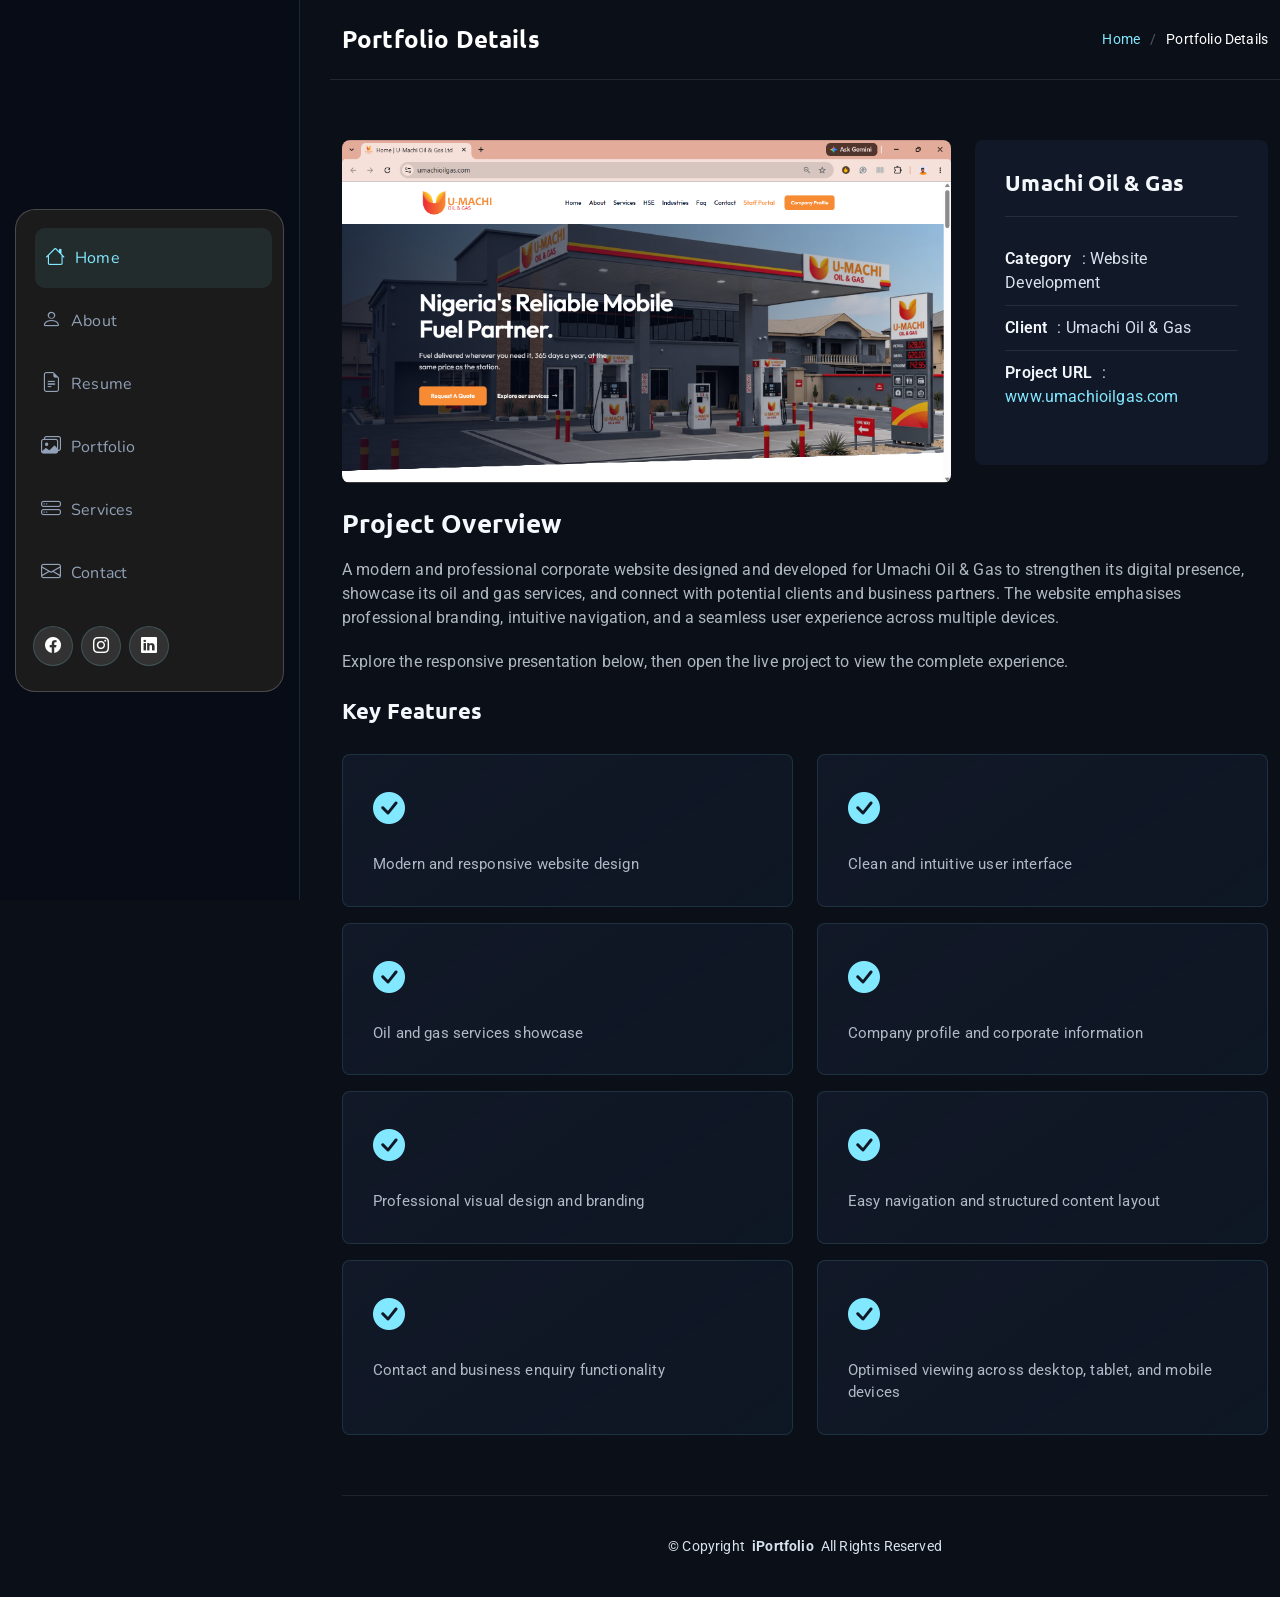
==== commit 7bc44331: "commit" ====
--- a/portfolio-details.html
+++ b/portfolio-details.html
@@ -156,15 +156,9 @@
 
     <div class="container">
       <div class="copyright text-center ">
-        <p>Â© <span>Copyright</span> <strong class="px-1 sitename">iPortfolio</strong> <span>All Rights Reserved</span></p>
+        <p>© <span>Copyright</span> <strong class="px-1 sitename">iPortfolio</strong> <span>All Rights Reserved</span></p>
       </div>
-      <div class="credits">
-        <!-- All the links in the footer should remain intact. -->
-        <!-- You can delete the links only if you've purchased the pro version. -->
-        <!-- Licensing information: https://bootstrapmade.com/license/ -->
-        <!-- Purchase the pro version with working PHP/AJAX contact form: [buy-url] -->
-        Designed by <a href="https://bootstrapmade.com/">BootstrapMade</a> | <a href="https://bootstrapmade.com/tools/">DevTools</a>
-      </div>
+      
     </div>
 
   </footer>
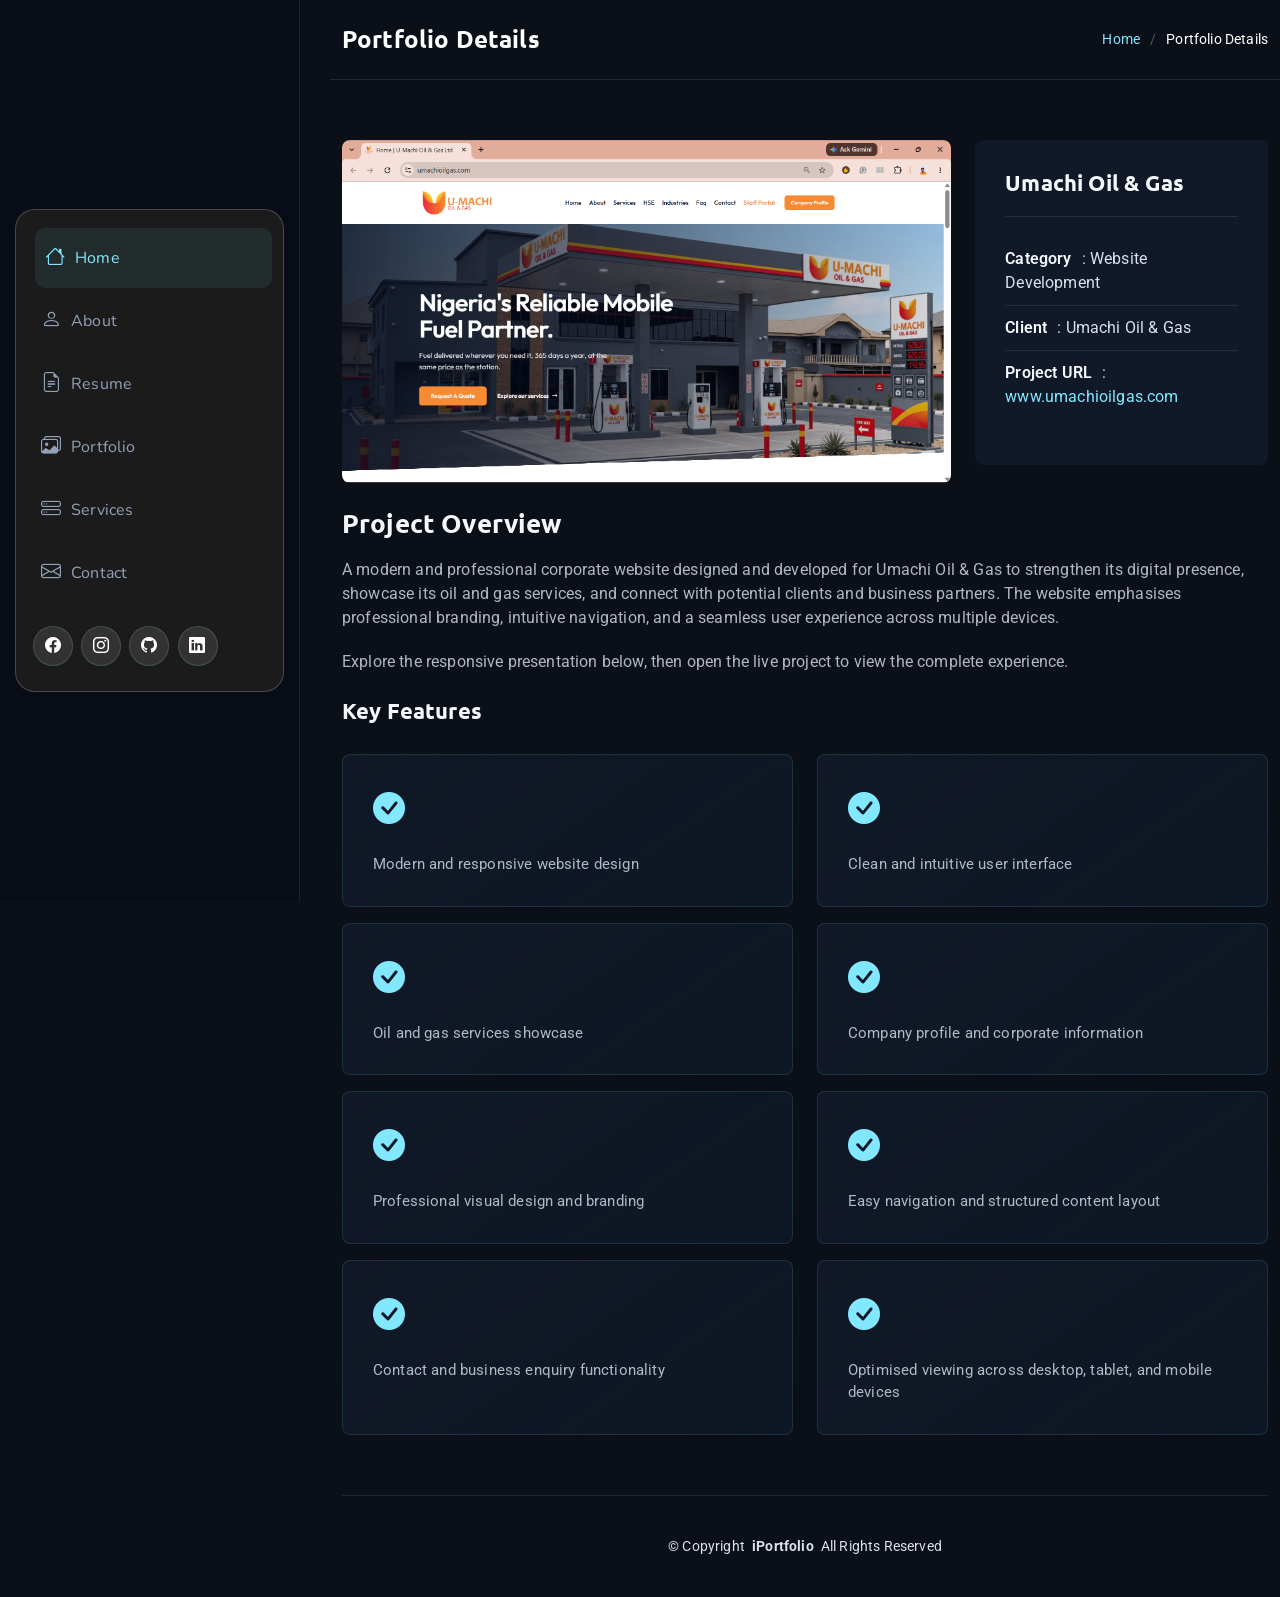
==== commit 46026236: "commit" ====
--- a/portfolio-details.html
+++ b/portfolio-details.html
@@ -9,8 +9,9 @@
   <meta name="keywords" content="">
 
   <!-- Favicons -->
-  <link href="assets/img/favicon.png" rel="icon">
-  <link href="assets/img/apple-touch-icon.png" rel="apple-touch-icon">
+  <link href="assets/img/favicon.png" rel="icon" type="image/png" sizes="32x32">
+  <link href="assets/img/favicon-16x16.png" rel="icon" type="image/png" sizes="16x16">
+  <link href="assets/img/apple-touch-icon.png" rel="apple-touch-icon" sizes="180x180">
 
   <!-- Fonts -->
   <link href="https://fonts.googleapis.com" rel="preconnect">
@@ -57,6 +58,7 @@
       <div class="social-links text-center">
         <a href="https://www.facebook.com/hisrealite" class="facebook" target="_blank" rel="noopener noreferrer" aria-label="Facebook"><i class="bi bi-facebook"></i></a>
         <a href="https://www.instagram.com/hisrealitee/" class="instagram" target="_blank" rel="noopener noreferrer" aria-label="Instagram"><i class="bi bi-instagram"></i></a>
+        <a href="https://github.com/hisreal" class="github" target="_blank" rel="noopener noreferrer" aria-label="GitHub"><i class="bi bi-github"></i></a>
         <a href="https://www.linkedin.com/in/ajiboye-isreal-oluwaseun-0b1a16161/" class="linkedin" target="_blank" rel="noopener noreferrer" aria-label="LinkedIn"><i class="bi bi-linkedin"></i></a>
       </div>
 
